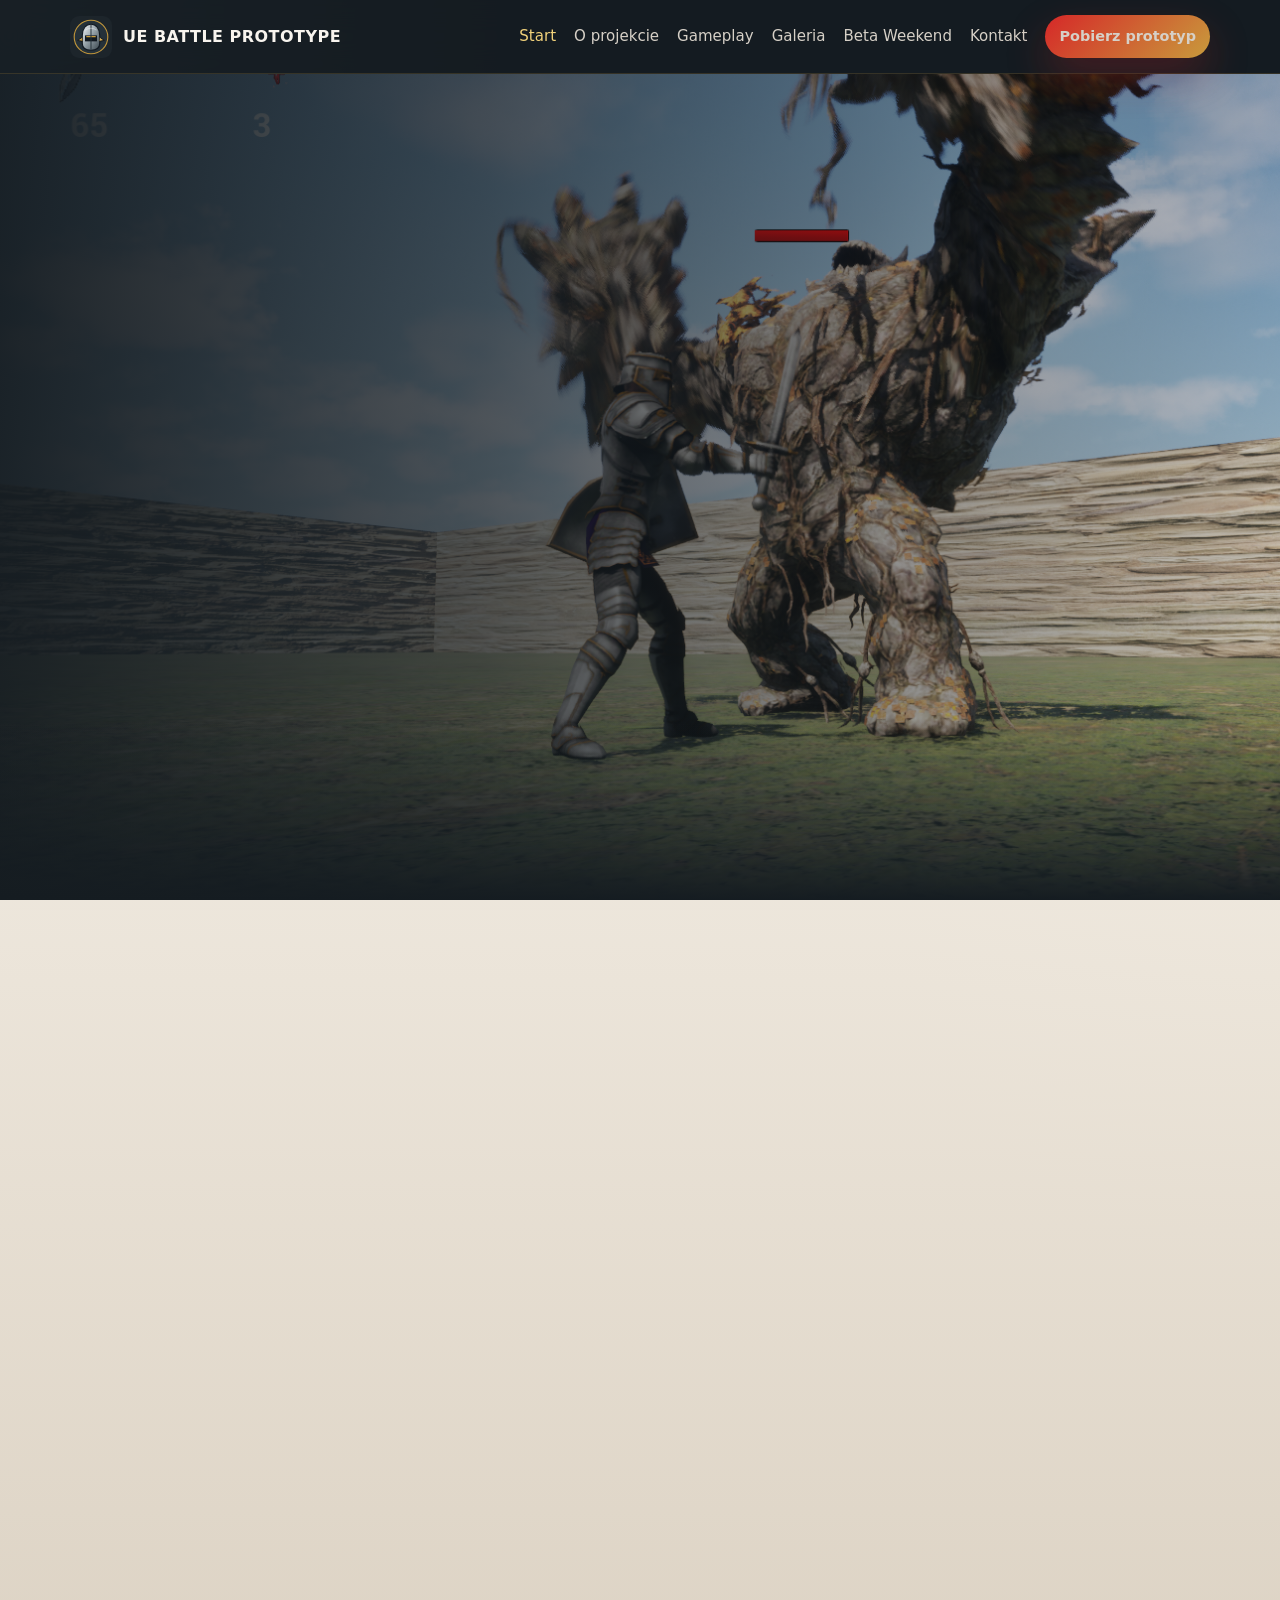
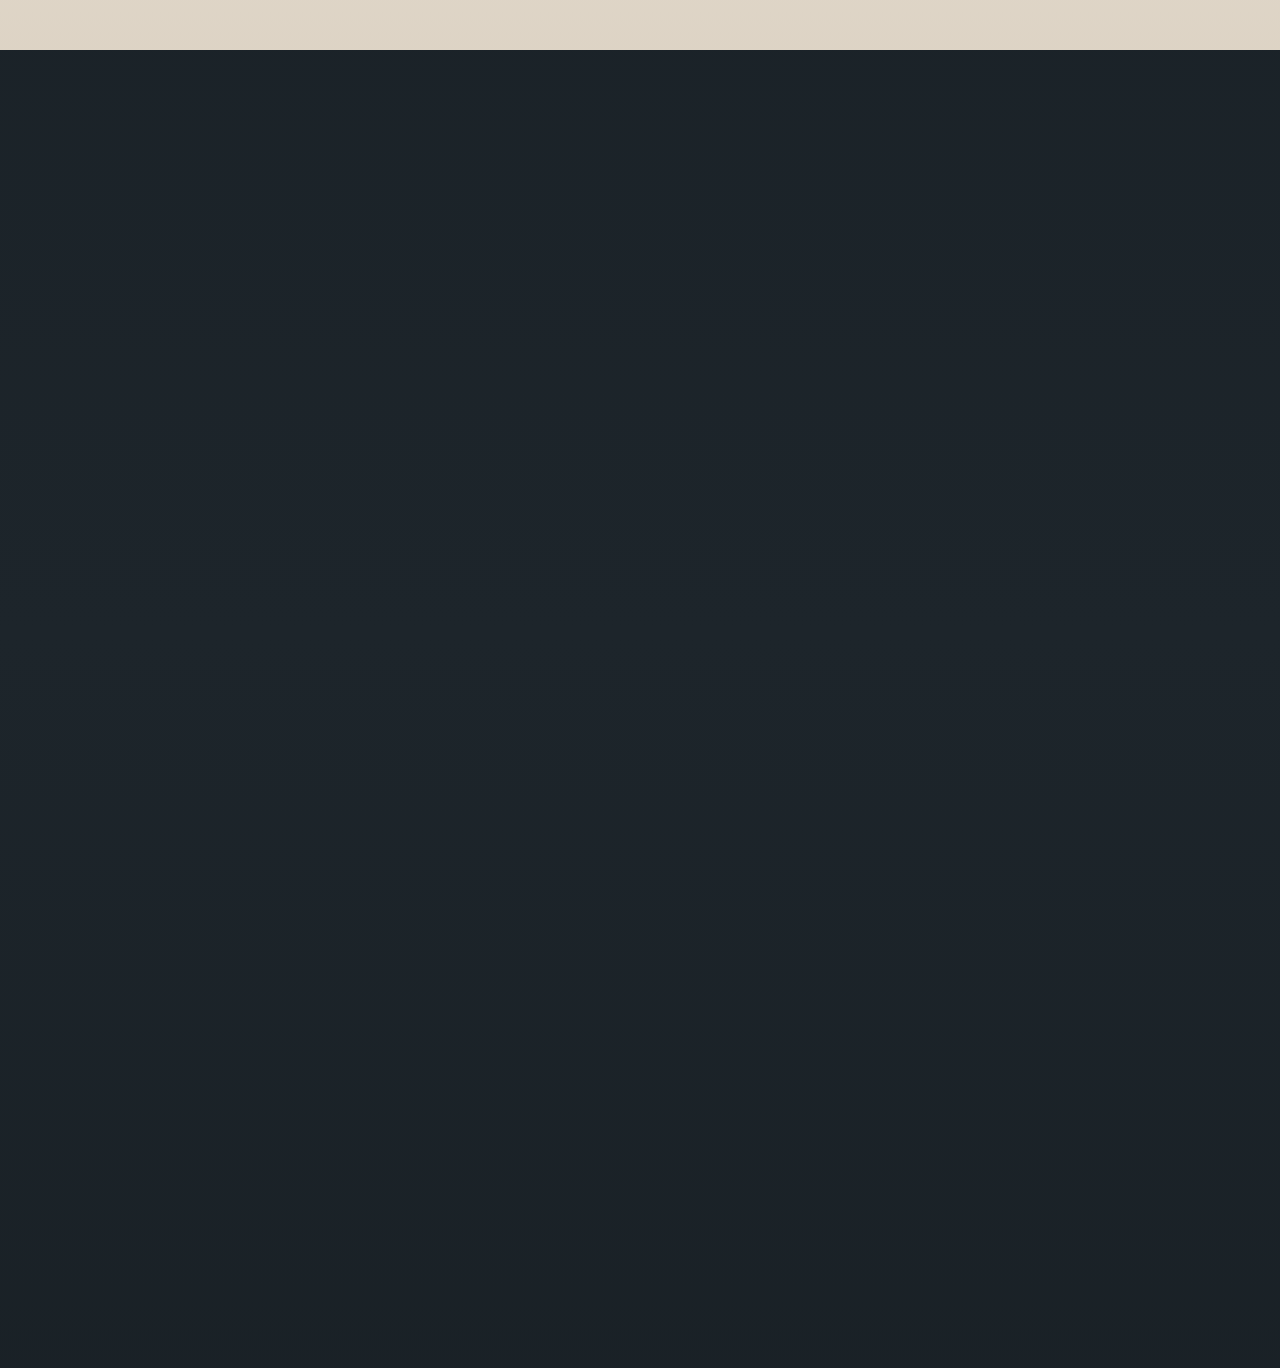
==== index.html @ c4542fce "add redirect to website" ====
<!doctype html>
<html lang="pl">
<head>
  <meta charset="utf-8">
  <meta http-equiv="refresh" content="0; url=Kod/ue-battle-prototype/index.html">
  <title>UE Battle Prototype</title>
</head>
<body>
  <p>Przekierowanie do strony projektu...</p>
  <p>
    <a href="Kod/ue-battle-prototype/index.html">
      Otwórz UE Battle Prototype
    </a>
  </p>
</body>
</html>
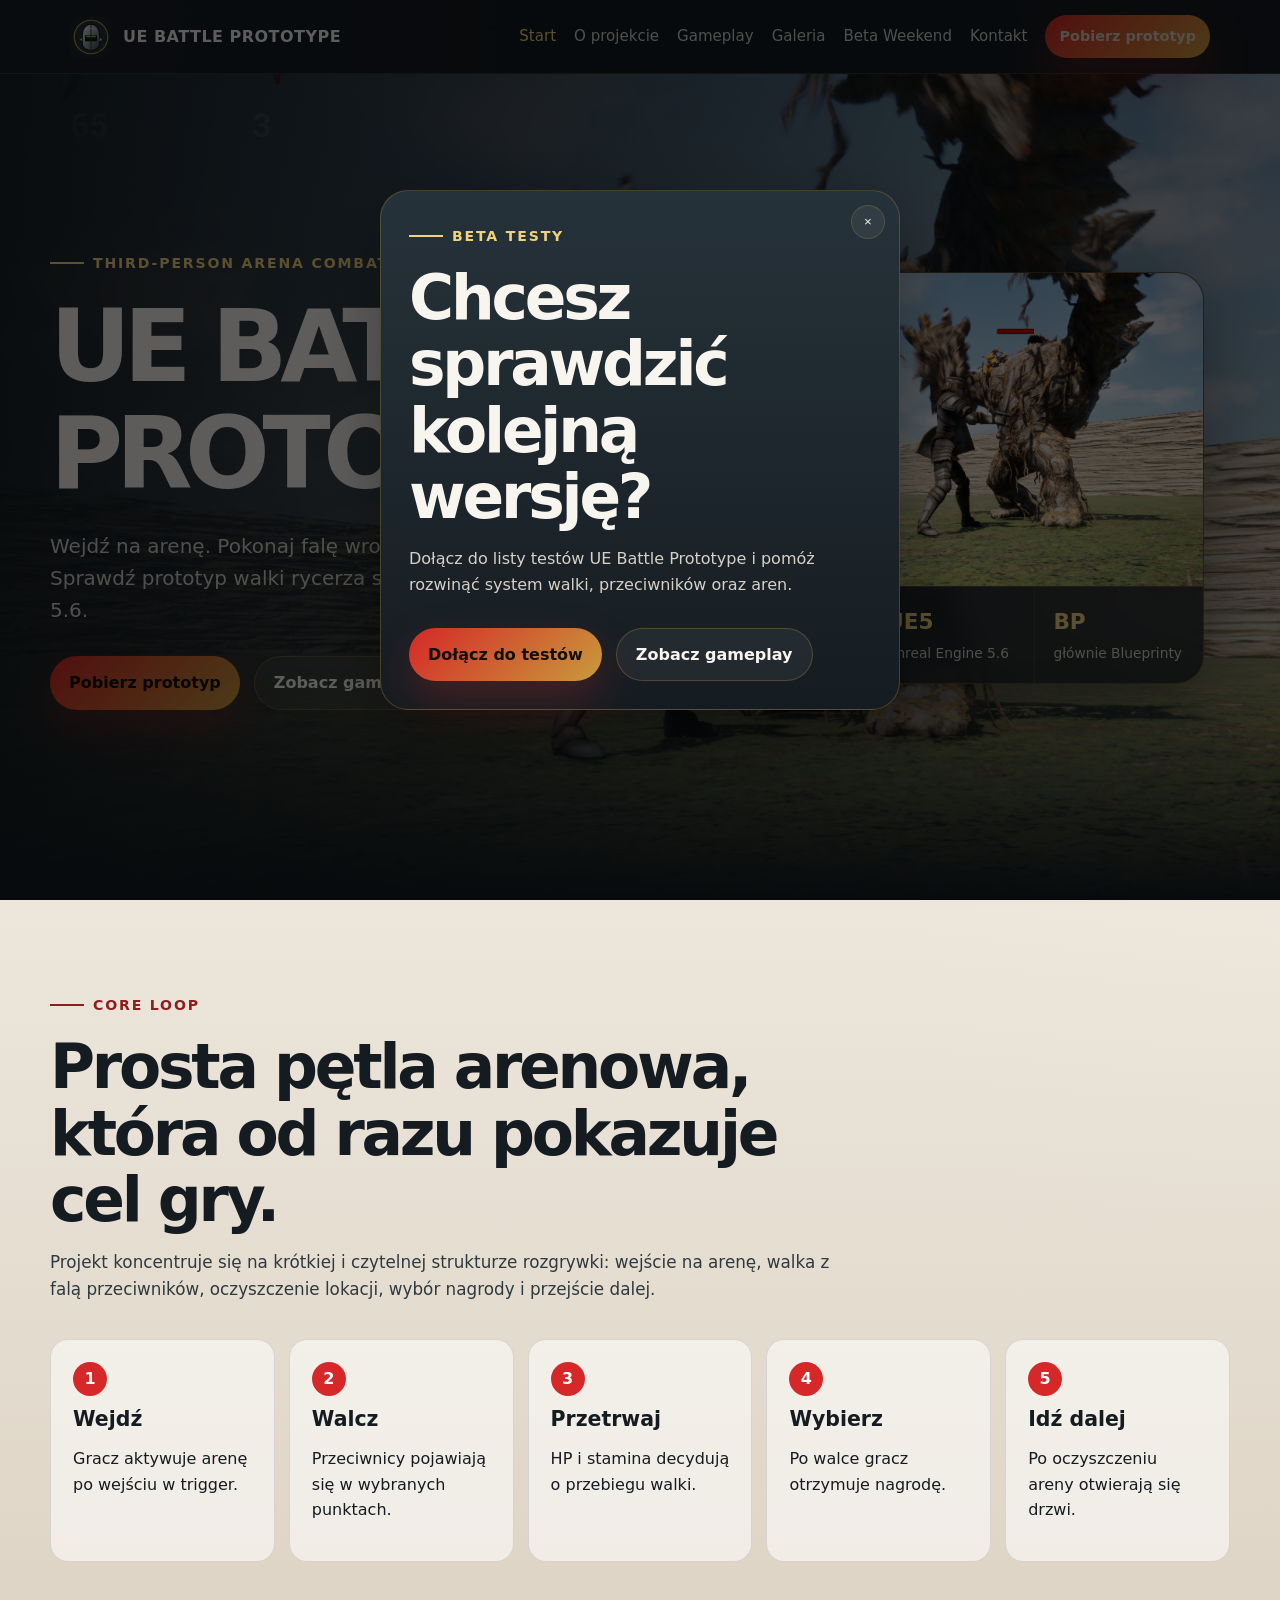
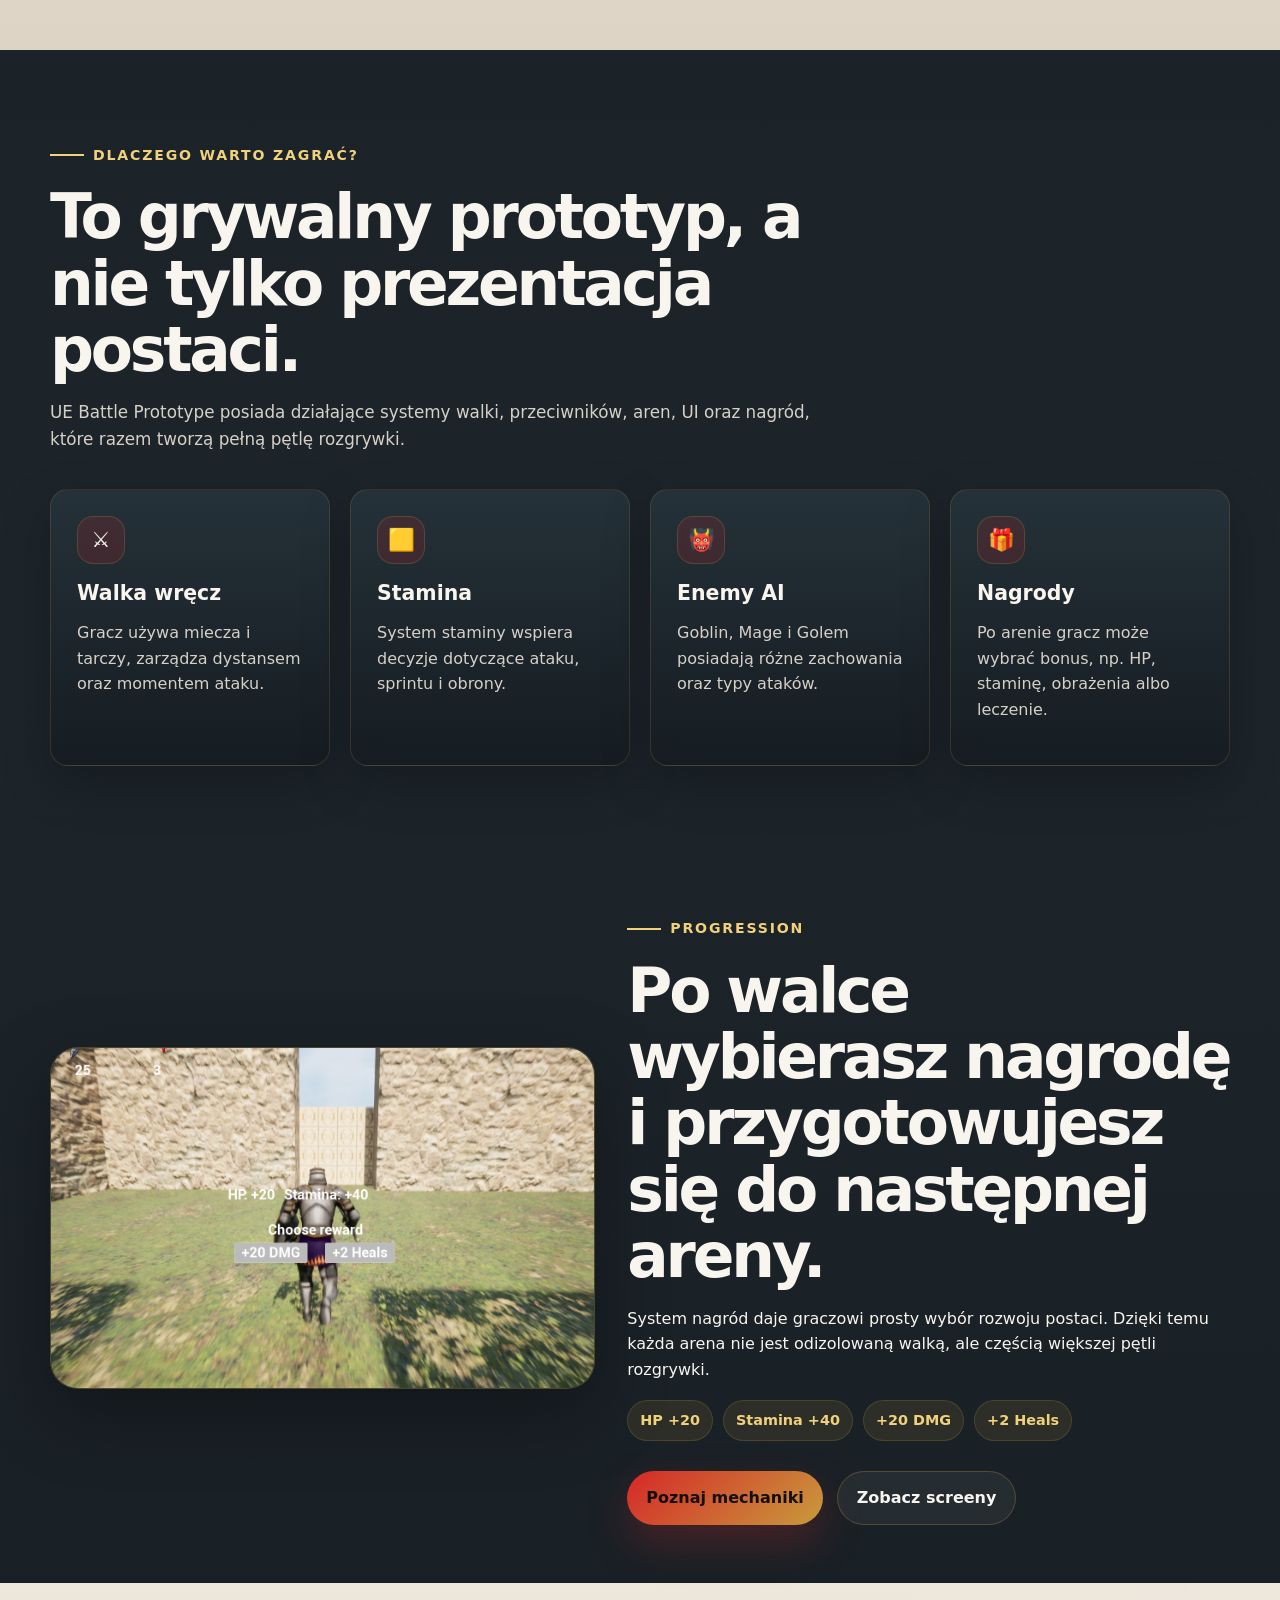
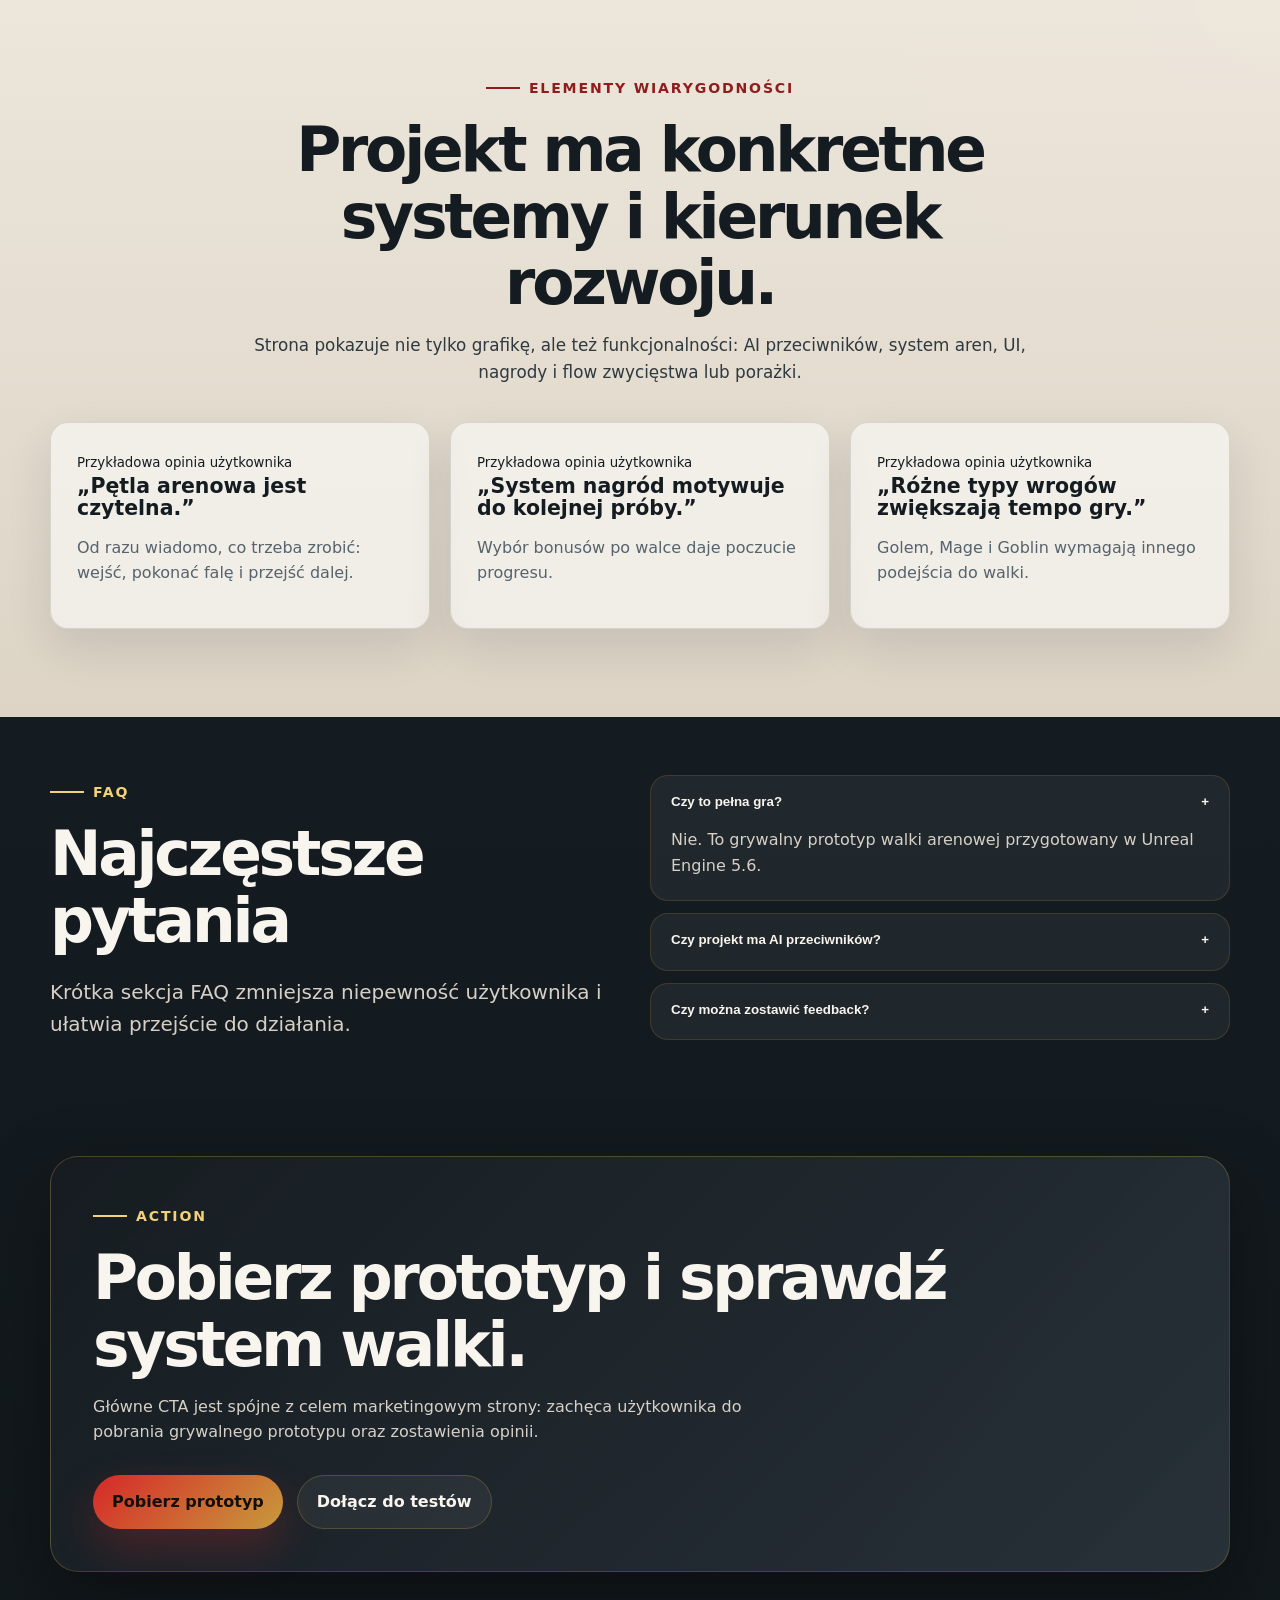
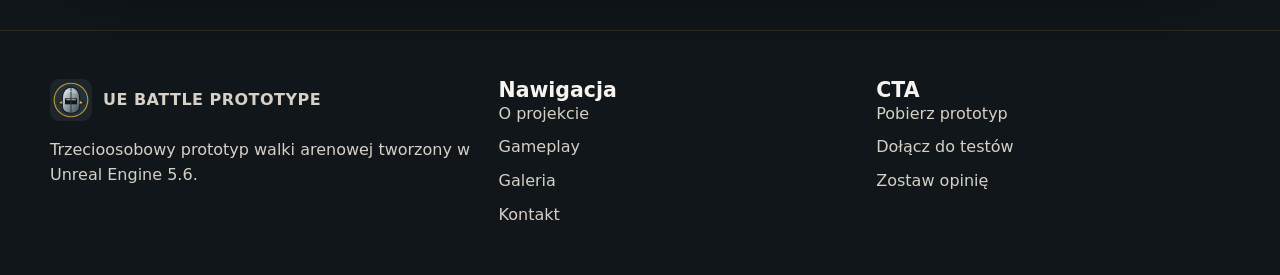
==== commit 60c32252: "rebuild the project" ====
--- a/index.html
+++ b/index.html
@@ -2,15 +2,280 @@
 <html lang="pl">
 <head>
   <meta charset="utf-8">
-  <meta http-equiv="refresh" content="0; url=Kod/ue-battle-prototype/index.html">
-  <title>UE Battle Prototype</title>
+  <meta name="viewport" content="width=device-width, initial-scale=1">
+  <title>UE Battle Prototype | Arena combat prototype w Unreal Engine 5.6</title>
+  <meta name="description" content="UE Battle Prototype to trzecioosobowy prototyp walki arenowej w Unreal Engine 5.6. Walcz z falami przeciwników, wybieraj nagrody i przechodź dalej.">
+  <meta name="keywords" content="UE Battle Prototype, Unreal Engine 5.6, arena combat, gra indie, prototyp gry, Blueprint, walka mieczem">
+  <meta name="author" content="Ivan Kaliadzich">
+  <meta property="og:title" content="UE Battle Prototype">
+  <meta property="og:description" content="Wejdź na arenę. Pokonaj falę wrogów. Wybierz nagrodę.">
+  <meta property="og:type" content="website">
+  <meta property="og:image" content="assets/images/boss.png">
+  <link rel="icon" href="assets/logo/logo.svg" type="image/svg+xml">
+  <link rel="stylesheet" href="css/style.css">
 </head>
 <body>
-  <p>Przekierowanie do strony projektu...</p>
-  <p>
-    <a href="Kod/ue-battle-prototype/index.html">
-      Otwórz UE Battle Prototype
+<a class="skip-link" href="#main">Przejdź do treści</a>
+
+<header class="site-header">
+  <nav class="navbar" aria-label="Główna nawigacja">
+    <a class="brand" href="index.html">
+      <img src="assets/logo/logo.svg" alt="Logo UE Battle Prototype">
+      <span>UE Battle Prototype</span>
     </a>
-  </p>
+    <button class="nav-toggle" aria-expanded="false" aria-label="Otwórz menu">☰</button>
+    <div class="nav-links">
+      <a class="active" href="index.html">Start</a>
+      <a href="o-projekcie.html">O projekcie</a>
+      <a href="gameplay.html">Gameplay</a>
+      <a href="galeria.html">Galeria</a>
+      <a href="beta-weekend.html">Beta Weekend</a>
+      <a href="kontakt.html">Kontakt</a>
+      <a class="btn btn-primary btn-small" href="kontakt.html#download">Pobierz prototyp</a>
+    </div>
+  </nav>
+</header>
+
+<main id="main">
+  <section class="hero">
+    <div class="hero-grid">
+      <div class="reveal">
+        <span class="eyebrow">Third-person arena combat prototype</span>
+        <h1>UE Battle Prototype</h1>
+        <p class="lead">Wejdź na arenę. Pokonaj falę wrogów. Wybierz nagrodę. Sprawdź prototyp walki rycerza stworzony w Unreal Engine 5.6.</p>
+        <div class="hero-actions">
+          <a class="btn btn-primary" href="kontakt.html#download">Pobierz prototyp</a>
+          <a class="btn btn-secondary" href="gameplay.html">Zobacz gameplay</a>
+        </div>
+      </div>
+
+      <aside class="hero-panel reveal" aria-label="Podgląd gry">
+        <img src="assets/images/boss.png" alt="Rycerz walczący z dużym przeciwnikiem w UE Battle Prototype">
+        <div class="stats-row">
+          <div class="stat"><strong>3</strong><span>typy przeciwników</span></div>
+          <div class="stat"><strong>UE5</strong><span>Unreal Engine 5.6</span></div>
+          <div class="stat"><strong>BP</strong><span>głównie Blueprinty</span></div>
+        </div>
+      </aside>
+    </div>
+  </section>
+
+  <section class="section section-stone">
+    <div class="container">
+      <div class="section-heading reveal">
+        <span class="eyebrow">Core loop</span>
+        <h2>Prosta pętla arenowa, która od razu pokazuje cel gry.</h2>
+        <p>Projekt koncentruje się na krótkiej i czytelnej strukturze rozgrywki: wejście na arenę, walka z falą przeciwników, oczyszczenie lokacji, wybór nagrody i przejście dalej.</p>
+      </div>
+
+      <div class="loop reveal">
+        <div class="loop-step">
+          <strong>1</strong>
+          <h3>Wejdź</h3>
+          <p>Gracz aktywuje arenę po wejściu w trigger.</p>
+        </div>
+        <div class="loop-step">
+          <strong>2</strong>
+          <h3>Walcz</h3>
+          <p>Przeciwnicy pojawiają się w wybranych punktach.</p>
+        </div>
+        <div class="loop-step">
+          <strong>3</strong>
+          <h3>Przetrwaj</h3>
+          <p>HP i stamina decydują o przebiegu walki.</p>
+        </div>
+        <div class="loop-step">
+          <strong>4</strong>
+          <h3>Wybierz</h3>
+          <p>Po walce gracz otrzymuje nagrodę.</p>
+        </div>
+        <div class="loop-step">
+          <strong>5</strong>
+          <h3>Idź dalej</h3>
+          <p>Po oczyszczeniu areny otwierają się drzwi.</p>
+        </div>
+      </div>
+    </div>
+  </section>
+
+  <section class="section">
+    <div class="container">
+      <div class="section-heading reveal">
+        <span class="eyebrow">Dlaczego warto zagrać?</span>
+        <h2>To grywalny prototyp, a nie tylko prezentacja postaci.</h2>
+        <p>UE Battle Prototype posiada działające systemy walki, przeciwników, aren, UI oraz nagród, które razem tworzą pełną pętlę rozgrywki.</p>
+      </div>
+
+      <div class="grid-4">
+        <article class="card reveal">
+          <div class="card-icon">⚔️</div>
+          <h3>Walka wręcz</h3>
+          <p>Gracz używa miecza i tarczy, zarządza dystansem oraz momentem ataku.</p>
+        </article>
+        <article class="card reveal">
+          <div class="card-icon">🟨</div>
+          <h3>Stamina</h3>
+          <p>System staminy wspiera decyzje dotyczące ataku, sprintu i obrony.</p>
+        </article>
+        <article class="card reveal">
+          <div class="card-icon">👹</div>
+          <h3>Enemy AI</h3>
+          <p>Goblin, Mage i Golem posiadają różne zachowania oraz typy ataków.</p>
+        </article>
+        <article class="card reveal">
+          <div class="card-icon">🎁</div>
+          <h3>Nagrody</h3>
+          <p>Po arenie gracz może wybrać bonus, np. HP, staminę, obrażenia albo leczenie.</p>
+        </article>
+      </div>
+    </div>
+  </section>
+
+  <section class="section section-tight">
+    <div class="container">
+      <div class="feature-row">
+        <div class="media-frame reveal">
+          <img src="assets/images/upgrades.png" alt="Ekran wyboru nagrody po walce w UE Battle Prototype">
+        </div>
+        <div class="reveal">
+          <span class="eyebrow">Progression</span>
+          <h2>Po walce wybierasz nagrodę i przygotowujesz się do następnej areny.</h2>
+          <p>System nagród daje graczowi prosty wybór rozwoju postaci. Dzięki temu każda arena nie jest odizolowaną walką, ale częścią większej pętli rozgrywki.</p>
+          <div class="badges">
+            <span class="badge">HP +20</span>
+            <span class="badge">Stamina +40</span>
+            <span class="badge">+20 DMG</span>
+            <span class="badge">+2 Heals</span>
+          </div>
+          <div class="section-actions">
+            <a class="btn btn-primary" href="gameplay.html">Poznaj mechaniki</a>
+            <a class="btn btn-secondary" href="galeria.html">Zobacz screeny</a>
+          </div>
+        </div>
+      </div>
+    </div>
+  </section>
+
+  <section class="section section-stone">
+    <div class="container">
+      <div class="section-heading center reveal">
+        <span class="eyebrow">Elementy wiarygodności</span>
+        <h2>Projekt ma konkretne systemy i kierunek rozwoju.</h2>
+        <p>Strona pokazuje nie tylko grafikę, ale też funkcjonalności: AI przeciwników, system aren, UI, nagrody i flow zwycięstwa lub porażki.</p>
+      </div>
+
+      <div class="grid-3">
+        <article class="card reveal">
+          <small>Przykładowa opinia użytkownika</small>
+          <h3>„Pętla arenowa jest czytelna.”</h3>
+          <p>Od razu wiadomo, co trzeba zrobić: wejść, pokonać falę i przejść dalej.</p>
+        </article>
+        <article class="card reveal">
+          <small>Przykładowa opinia użytkownika</small>
+          <h3>„System nagród motywuje do kolejnej próby.”</h3>
+          <p>Wybór bonusów po walce daje poczucie progresu.</p>
+        </article>
+        <article class="card reveal">
+          <small>Przykładowa opinia użytkownika</small>
+          <h3>„Różne typy wrogów zwiększają tempo gry.”</h3>
+          <p>Golem, Mage i Goblin wymagają innego podejścia do walki.</p>
+        </article>
+      </div>
+    </div>
+  </section>
+
+  <section class="section section-tight">
+    <div class="container">
+      <div class="grid-2">
+        <div class="reveal">
+          <span class="eyebrow">FAQ</span>
+          <h2>Najczęstsze pytania</h2>
+          <p class="lead">Krótka sekcja FAQ zmniejsza niepewność użytkownika i ułatwia przejście do działania.</p>
+        </div>
+
+        <div class="faq reveal">
+          <div class="faq-item open">
+            <button class="faq-question" aria-expanded="true">Czy to pełna gra? <span>+</span></button>
+            <div class="faq-answer">
+              <p>Nie. To grywalny prototyp walki arenowej przygotowany w Unreal Engine 5.6.</p>
+            </div>
+          </div>
+
+          <div class="faq-item">
+            <button class="faq-question" aria-expanded="false">Czy projekt ma AI przeciwników? <span>+</span></button>
+            <div class="faq-answer">
+              <p>Tak. Przeciwnicy używają lekkiej logiki Blueprint AI, bez konieczności użycia Behavior Tree.</p>
+            </div>
+          </div>
+
+          <div class="faq-item">
+            <button class="faq-question" aria-expanded="false">Czy można zostawić feedback? <span>+</span></button>
+            <div class="faq-answer">
+              <p>Tak. Na stronie kontaktowej znajduje się formularz opinii i zapis do testów.</p>
+            </div>
+          </div>
+        </div>
+      </div>
+    </div>
+  </section>
+
+  <section class="section section-tight">
+    <div class="container">
+      <div class="cta-band reveal">
+        <span class="eyebrow">Action</span>
+        <h2>Pobierz prototyp i sprawdź system walki.</h2>
+        <p>Główne CTA jest spójne z celem marketingowym strony: zachęca użytkownika do pobrania grywalnego prototypu oraz zostawienia opinii.</p>
+        <div class="section-actions">
+          <a class="btn btn-primary" href="kontakt.html#download">Pobierz prototyp</a>
+          <a class="btn btn-secondary" href="kontakt.html#beta">Dołącz do testów</a>
+        </div>
+      </div>
+    </div>
+  </section>
+</main>
+
+<footer class="site-footer">
+  <div class="footer-grid">
+    <div>
+      <a class="brand" href="index.html">
+        <img src="assets/logo/logo.svg" alt="Logo UE Battle Prototype">
+        <span>UE Battle Prototype</span>
+      </a>
+      <p>Trzecioosobowy prototyp walki arenowej tworzony w Unreal Engine 5.6.</p>
+    </div>
+    <div>
+      <h3>Nawigacja</h3>
+      <div class="footer-links">
+        <a href="o-projekcie.html">O projekcie</a>
+        <a href="gameplay.html">Gameplay</a>
+        <a href="galeria.html">Galeria</a>
+        <a href="kontakt.html">Kontakt</a>
+      </div>
+    </div>
+    <div>
+      <h3>CTA</h3>
+      <div class="footer-links">
+        <a href="kontakt.html#download">Pobierz prototyp</a>
+        <a href="kontakt.html#beta">Dołącz do testów</a>
+        <a href="kontakt.html#feedback">Zostaw opinię</a>
+      </div>
+    </div>
+  </div>
+</footer>
+
+<div class="popup-backdrop" role="dialog" aria-modal="true" aria-labelledby="popup-title">
+  <div class="popup">
+    <button class="popup-close" aria-label="Zamknij popup">×</button>
+    <span class="eyebrow">Beta testy</span>
+    <h2 id="popup-title">Chcesz sprawdzić kolejną wersję?</h2>
+    <p>Dołącz do listy testów UE Battle Prototype i pomóż rozwinąć system walki, przeciwników oraz aren.</p>
+    <div class="section-actions">
+      <a class="btn btn-primary" href="kontakt.html#beta">Dołącz do testów</a>
+      <a class="btn btn-secondary" href="gameplay.html">Zobacz gameplay</a>
+    </div>
+  </div>
+</div>
+
+<script src="js/script.js"></script>
 </body>
 </html>
--- a/css/style.css
+++ b/css/style.css
@@ -0,0 +1,913 @@
+:root {
+  --steel-900: #151c21;
+  --steel-800: #1d252b;
+  --steel-700: #26323a;
+  --steel-500: #52616c;
+
+  --stone-100: #f1eadf;
+  --stone-200: #e1d7c8;
+  --stone-300: #cfc2ae;
+
+  --sky: #b7d4ea;
+  --grass: #71865e;
+  --red: #d62828;
+  --red-dark: #8f1d1d;
+  --gold: #c89b3c;
+  --gold-light: #f1d27b;
+
+  --text: #f8f4ee;
+  --text-dark: #151c21;
+  --muted: #d6d0c7;
+  --muted-dark: #56636c;
+
+  --border: rgba(200, 155, 60, 0.28);
+  --shadow: 0 24px 70px rgba(0, 0, 0, 0.34);
+  --radius-lg: 28px;
+  --radius-md: 18px;
+  --max-width: 1180px;
+}
+
+* {
+  box-sizing: border-box;
+}
+
+html {
+  scroll-behavior: smooth;
+}
+
+body {
+  margin: 0;
+  font-family: Inter, system-ui, -apple-system, BlinkMacSystemFont, "Segoe UI", sans-serif;
+  background:
+    radial-gradient(circle at top left, rgba(183, 212, 234, 0.18), transparent 34rem),
+    linear-gradient(180deg, var(--steel-900) 0%, var(--steel-800) 44%, #10161a 100%);
+  color: var(--text);
+  line-height: 1.6;
+}
+
+body.no-scroll {
+  overflow: hidden;
+}
+
+img {
+  max-width: 100%;
+  display: block;
+}
+
+a {
+  color: inherit;
+  text-decoration: none;
+}
+
+.skip-link {
+  position: absolute;
+  top: -60px;
+  left: 16px;
+  padding: 10px 14px;
+  background: var(--gold-light);
+  color: var(--text-dark);
+  z-index: 999;
+  border-radius: 10px;
+}
+
+.skip-link:focus {
+  top: 16px;
+}
+
+.site-header {
+  position: sticky;
+  top: 0;
+  z-index: 100;
+  border-bottom: 1px solid rgba(200, 155, 60, 0.18);
+  backdrop-filter: blur(16px);
+  background: rgba(21, 28, 33, 0.88);
+}
+
+.navbar {
+  max-width: var(--max-width);
+  margin: 0 auto;
+  padding: 15px 20px;
+  display: flex;
+  justify-content: space-between;
+  align-items: center;
+  gap: 14px;
+}
+
+.brand {
+  display: flex;
+  align-items: center;
+  gap: 11px;
+  font-weight: 900;
+  letter-spacing: 0.03em;
+  text-transform: uppercase;
+}
+
+.brand img {
+  width: 42px;
+  height: 42px;
+}
+
+.nav-toggle {
+  display: none;
+  border: 1px solid var(--border);
+  background: rgba(255, 255, 255, 0.04);
+  color: var(--text);
+  padding: 10px 12px;
+  border-radius: 14px;
+  cursor: pointer;
+}
+
+.nav-links {
+  display: flex;
+  align-items: center;
+  gap: 18px;
+  font-size: 0.94rem;
+}
+
+.nav-links a {
+  color: var(--muted);
+  transition: 0.2s ease;
+}
+
+.nav-links a:hover,
+.nav-links a.active {
+  color: var(--gold-light);
+}
+
+.btn {
+  border: 0;
+  cursor: pointer;
+  display: inline-flex;
+  align-items: center;
+  justify-content: center;
+  gap: 8px;
+  padding: 13px 19px;
+  border-radius: 999px;
+  font-weight: 850;
+  transition: 0.2s ease;
+}
+
+.btn:hover {
+  transform: translateY(-2px);
+}
+
+.btn-primary {
+  background: linear-gradient(135deg, var(--red), var(--gold));
+  color: #130f0a;
+  box-shadow: 0 18px 42px rgba(214, 40, 40, 0.25);
+}
+
+.btn-secondary {
+  border: 1px solid var(--border);
+  background: rgba(255, 255, 255, 0.055);
+  color: var(--text);
+}
+
+.btn-secondary:hover {
+  background: rgba(200, 155, 60, 0.12);
+}
+
+.btn-small {
+  padding: 10px 14px;
+  font-size: 0.9rem;
+}
+
+.hero {
+  position: relative;
+  min-height: calc(100vh - 74px);
+  display: grid;
+  align-items: center;
+  padding: 78px 20px 96px;
+  overflow: hidden;
+}
+
+.hero::before {
+  content: "";
+  position: absolute;
+  inset: 0;
+  background:
+    linear-gradient(90deg, rgba(21, 28, 33, 0.96) 0%, rgba(21, 28, 33, 0.72) 38%, rgba(21, 28, 33, 0.18) 100%),
+    url("../assets/images/boss.png") center/cover no-repeat;
+  z-index: -2;
+}
+
+.hero::after {
+  content: "";
+  position: absolute;
+  inset: auto 0 0;
+  height: 180px;
+  background: linear-gradient(180deg, transparent, var(--steel-900));
+  z-index: -1;
+}
+
+.hero-grid {
+  max-width: var(--max-width);
+  width: 100%;
+  margin: 0 auto;
+  display: grid;
+  grid-template-columns: 1.05fr 0.95fr;
+  gap: 48px;
+  align-items: center;
+}
+
+.eyebrow {
+  display: inline-flex;
+  align-items: center;
+  gap: 9px;
+  margin-bottom: 18px;
+  color: var(--gold-light);
+  font-size: 0.88rem;
+  font-weight: 900;
+  letter-spacing: 0.13em;
+  text-transform: uppercase;
+}
+
+.eyebrow::before {
+  content: "";
+  width: 34px;
+  height: 2px;
+  background: var(--gold-light);
+}
+
+h1,
+h2,
+h3 {
+  margin: 0;
+  line-height: 1.08;
+}
+
+h1 {
+  font-size: clamp(3rem, 7.8vw, 6.6rem);
+  letter-spacing: -0.075em;
+  text-transform: uppercase;
+}
+
+h2 {
+  font-size: clamp(2rem, 4.8vw, 4rem);
+  letter-spacing: -0.052em;
+}
+
+h3 {
+  font-size: 1.28rem;
+}
+
+.lead {
+  margin: 22px 0 0;
+  color: var(--muted);
+  font-size: clamp(1.05rem, 2vw, 1.25rem);
+  max-width: 720px;
+}
+
+.hero-actions,
+.section-actions {
+  margin-top: 30px;
+  display: flex;
+  flex-wrap: wrap;
+  gap: 14px;
+}
+
+.hero-panel {
+  border: 1px solid var(--border);
+  border-radius: var(--radius-lg);
+  background: rgba(21, 28, 33, 0.78);
+  box-shadow: var(--shadow);
+  backdrop-filter: blur(12px);
+  overflow: hidden;
+}
+
+.hero-panel img {
+  width: 100%;
+  aspect-ratio: 16 / 10;
+  object-fit: cover;
+}
+
+.stats-row {
+  display: grid;
+  grid-template-columns: repeat(3, 1fr);
+  gap: 0;
+  border-top: 1px solid rgba(200, 155, 60, 0.22);
+}
+
+.stat {
+  padding: 18px;
+  border-right: 1px solid rgba(200, 155, 60, 0.16);
+}
+
+.stat:last-child {
+  border-right: 0;
+}
+
+.stat strong {
+  display: block;
+  color: var(--gold-light);
+  font-size: 1.35rem;
+}
+
+.stat span {
+  color: var(--muted);
+  font-size: 0.86rem;
+}
+
+.section {
+  padding: 88px 20px;
+}
+
+.section-tight {
+  padding: 58px 20px;
+}
+
+.section-stone {
+  background:
+    linear-gradient(180deg, rgba(241, 234, 223, 0.98), rgba(225, 215, 200, 0.98)),
+    radial-gradient(circle at top right, rgba(183, 212, 234, 0.32), transparent 24rem);
+  color: var(--text-dark);
+}
+
+.section-stone .section-heading p {
+  color: #2f3940;
+}
+
+.section-stone .eyebrow {
+  color: var(--red-dark);
+}
+
+.section-stone .eyebrow::before {
+  background: var(--red-dark);
+}
+
+.container {
+  max-width: var(--max-width);
+  width: 100%;
+  margin: 0 auto;
+}
+
+.section-heading {
+  max-width: 800px;
+  margin-bottom: 36px;
+}
+
+.section-heading.center {
+  margin-left: auto;
+  margin-right: auto;
+  text-align: center;
+}
+
+.section-heading p {
+  margin: 16px 0 0;
+  color: var(--muted);
+  font-size: 1.05rem;
+}
+
+.grid-2,
+.grid-3,
+.grid-4 {
+  display: grid;
+  gap: 20px;
+}
+
+.grid-2 {
+  grid-template-columns: repeat(2, 1fr);
+}
+
+.grid-3 {
+  grid-template-columns: repeat(3, 1fr);
+}
+
+.grid-4 {
+  grid-template-columns: repeat(4, 1fr);
+}
+
+.card {
+  padding: 26px;
+  border-radius: var(--radius-md);
+  background: linear-gradient(180deg, rgba(38, 50, 58, 0.94), rgba(21, 28, 33, 0.92));
+  border: 1px solid rgba(200, 155, 60, 0.18);
+  box-shadow: 0 18px 50px rgba(0, 0, 0, 0.23);
+  transition: 0.22s ease;
+}
+
+.section-stone .card {
+  background: rgba(255, 255, 255, 0.55);
+  border-color: rgba(21, 28, 33, 0.12);
+  box-shadow: 0 18px 45px rgba(21, 28, 33, 0.12);
+}
+
+.card:hover {
+  transform: translateY(-5px);
+  border-color: rgba(200, 155, 60, 0.5);
+}
+
+.card p {
+  color: var(--muted);
+}
+
+.section-stone .card p {
+  color: var(--muted-dark);
+}
+
+.card-icon {
+  width: 48px;
+  height: 48px;
+  display: grid;
+  place-items: center;
+  margin-bottom: 18px;
+  border-radius: 16px;
+  background: rgba(214, 40, 40, 0.16);
+  border: 1px solid rgba(200, 155, 60, 0.22);
+  font-size: 1.35rem;
+}
+
+.feature-row {
+  display: grid;
+  grid-template-columns: 0.95fr 1.05fr;
+  gap: 32px;
+  align-items: center;
+}
+
+.feature-row.reverse {
+  grid-template-columns: 1.05fr 0.95fr;
+}
+
+.media-frame {
+  border-radius: var(--radius-lg);
+  overflow: hidden;
+  border: 1px solid var(--border);
+  box-shadow: var(--shadow);
+  background: var(--steel-800);
+}
+
+.media-frame img {
+  width: 100%;
+  aspect-ratio: 16 / 10;
+  object-fit: cover;
+}
+
+.badges {
+  display: flex;
+  flex-wrap: wrap;
+  gap: 10px;
+  margin-top: 18px;
+}
+
+.badge {
+  padding: 8px 12px;
+  border-radius: 999px;
+  color: var(--gold-light);
+  background: rgba(200, 155, 60, 0.11);
+  border: 1px solid rgba(200, 155, 60, 0.2);
+  font-weight: 800;
+  font-size: 0.9rem;
+}
+
+.section-stone .badge {
+  color: var(--red-dark);
+  background: rgba(214, 40, 40, 0.08);
+  border-color: rgba(214, 40, 40, 0.18);
+}
+
+.loop {
+  display: grid;
+  grid-template-columns: repeat(5, 1fr);
+  gap: 14px;
+  margin-top: 32px;
+}
+
+.loop-step {
+  position: relative;
+  padding: 22px;
+  border-radius: 18px;
+  background: rgba(255, 255, 255, 0.55);
+  border: 1px solid rgba(21, 28, 33, 0.12);
+}
+
+.loop-step strong {
+  display: inline-grid;
+  place-items: center;
+  width: 34px;
+  height: 34px;
+  margin-bottom: 12px;
+  border-radius: 50%;
+  color: white;
+  background: var(--red);
+}
+
+.cta-band {
+  border-radius: var(--radius-lg);
+  padding: 42px;
+  background:
+    linear-gradient(135deg, rgba(21, 28, 33, 0.94), rgba(38, 50, 58, 0.92)),
+    linear-gradient(120deg, rgba(214, 40, 40, 0.18), rgba(200, 155, 60, 0.16));
+  border: 1px solid var(--border);
+  box-shadow: var(--shadow);
+}
+
+.cta-band p {
+  color: var(--muted);
+  max-width: 720px;
+}
+
+.page-hero {
+  padding: 82px 20px 54px;
+  border-bottom: 1px solid rgba(200, 155, 60, 0.16);
+}
+
+.page-hero .container {
+  max-width: 980px;
+}
+
+.breadcrumbs {
+  margin-bottom: 18px;
+  color: #aeb8bd;
+  font-size: 0.92rem;
+}
+
+.timeline {
+  display: grid;
+  gap: 16px;
+}
+
+.timeline-item {
+  position: relative;
+  padding: 24px 24px 24px 66px;
+  border-radius: 18px;
+  background: rgba(255, 255, 255, 0.055);
+  border: 1px solid rgba(200, 155, 60, 0.16);
+}
+
+.timeline-item::before {
+  content: attr(data-step);
+  position: absolute;
+  top: 23px;
+  left: 22px;
+  width: 30px;
+  height: 30px;
+  display: grid;
+  place-items: center;
+  border-radius: 50%;
+  background: var(--red);
+  color: white;
+  font-weight: 900;
+}
+
+.gallery-grid {
+  display: grid;
+  grid-template-columns: repeat(3, 1fr);
+  gap: 18px;
+}
+
+.gallery-item {
+  margin: 0;
+  border-radius: var(--radius-md);
+  overflow: hidden;
+  border: 1px solid rgba(200, 155, 60, 0.2);
+  background: var(--steel-800);
+  transition: 0.2s ease;
+}
+
+.gallery-item:hover {
+  transform: translateY(-4px);
+}
+
+.gallery-item img {
+  width: 100%;
+  aspect-ratio: 16 / 10;
+  object-fit: cover;
+}
+
+.gallery-item figcaption {
+  padding: 14px 16px;
+  color: var(--muted);
+  font-size: 0.94rem;
+}
+
+.video-placeholder {
+  aspect-ratio: 16 / 9;
+  display: grid;
+  place-items: center;
+  text-align: center;
+  border-radius: var(--radius-lg);
+  border: 1px solid var(--border);
+  box-shadow: var(--shadow);
+  background:
+    linear-gradient(rgba(21, 28, 33, 0.6), rgba(21, 28, 33, 0.86)),
+    url("../assets/images/boss.png") center/cover no-repeat;
+  padding: 30px;
+}
+
+.play-button {
+  width: 82px;
+  height: 82px;
+  display: grid;
+  place-items: center;
+  margin: 0 auto 18px;
+  border-radius: 50%;
+  background: linear-gradient(135deg, var(--red), var(--gold));
+  color: #130f0a;
+  font-size: 2rem;
+  box-shadow: 0 16px 40px rgba(214, 40, 40, 0.32);
+}
+
+.faq {
+  display: grid;
+  gap: 12px;
+}
+
+.faq-item {
+  border: 1px solid rgba(200, 155, 60, 0.18);
+  border-radius: 18px;
+  background: rgba(255, 255, 255, 0.055);
+  overflow: hidden;
+}
+
+.faq-question {
+  width: 100%;
+  padding: 18px 20px;
+  background: transparent;
+  color: var(--text);
+  border: 0;
+  display: flex;
+  justify-content: space-between;
+  font-weight: 850;
+  text-align: left;
+  cursor: pointer;
+}
+
+.faq-answer {
+  max-height: 0;
+  overflow: hidden;
+  transition: max-height 0.25s ease;
+}
+
+.faq-answer p {
+  margin: 0;
+  padding: 0 20px 18px;
+  color: var(--muted);
+}
+
+.faq-item.open .faq-answer {
+  max-height: 220px;
+}
+
+.form {
+  display: grid;
+  gap: 16px;
+}
+
+.form-row {
+  display: grid;
+  grid-template-columns: repeat(2, 1fr);
+  gap: 16px;
+}
+
+label {
+  display: grid;
+  gap: 8px;
+  color: var(--muted);
+  font-weight: 750;
+}
+
+input,
+select,
+textarea {
+  width: 100%;
+  border: 1px solid rgba(200, 155, 60, 0.22);
+  background: rgba(255, 255, 255, 0.065);
+  color: var(--text);
+  border-radius: 14px;
+  padding: 13px 14px;
+  font: inherit;
+  outline: none;
+}
+
+select option {
+  color: #111;
+}
+
+textarea {
+  min-height: 140px;
+  resize: vertical;
+}
+
+input:focus,
+select:focus,
+textarea:focus {
+  border-color: var(--gold-light);
+  box-shadow: 0 0 0 4px rgba(200, 155, 60, 0.12);
+}
+
+.form-note,
+.form-status {
+  color: #b8c1c7;
+  font-size: 0.92rem;
+}
+
+.social-list {
+  display: grid;
+  gap: 12px;
+}
+
+.social-link {
+  padding: 16px 18px;
+  border-radius: 16px;
+  background: rgba(255, 255, 255, 0.055);
+  border: 1px solid rgba(200, 155, 60, 0.16);
+  color: var(--muted);
+  display: flex;
+  justify-content: space-between;
+  transition: 0.2s ease;
+}
+
+.social-link:hover {
+  transform: translateX(4px);
+  border-color: var(--gold);
+  color: var(--text);
+}
+
+.counter {
+  display: inline-flex;
+  gap: 10px;
+  padding: 14px 18px;
+  border-radius: 999px;
+  background: rgba(200, 155, 60, 0.12);
+  border: 1px solid rgba(200, 155, 60, 0.22);
+  color: var(--gold-light);
+  font-weight: 900;
+}
+
+.site-footer {
+  padding: 48px 20px;
+  border-top: 1px solid rgba(200, 155, 60, 0.16);
+  background: #10161a;
+}
+
+.footer-grid {
+  max-width: var(--max-width);
+  margin: 0 auto;
+  display: grid;
+  grid-template-columns: 1.2fr 1fr 1fr;
+  gap: 24px;
+}
+
+.footer-grid p,
+.footer-grid a {
+  color: var(--muted);
+}
+
+.footer-links {
+  display: grid;
+  gap: 8px;
+}
+
+.footer-grid a:hover {
+  color: var(--gold-light);
+}
+
+.popup-backdrop {
+  position: fixed;
+  inset: 0;
+  background: rgba(0, 0, 0, 0.62);
+  display: none;
+  place-items: center;
+  z-index: 200;
+  padding: 20px;
+}
+
+.popup-backdrop.show {
+  display: grid;
+}
+
+.popup {
+  position: relative;
+  max-width: 520px;
+  border-radius: var(--radius-lg);
+  padding: 28px;
+  background: linear-gradient(180deg, var(--steel-700), var(--steel-900));
+  border: 1px solid var(--border);
+  box-shadow: var(--shadow);
+}
+
+.popup-close {
+  position: absolute;
+  top: 14px;
+  right: 14px;
+  width: 34px;
+  height: 34px;
+  border-radius: 50%;
+  border: 1px solid rgba(200, 155, 60, 0.22);
+  background: rgba(255, 255, 255, 0.06);
+  color: var(--text);
+  cursor: pointer;
+}
+
+.popup p {
+  color: var(--muted);
+}
+
+.reveal {
+  opacity: 0;
+  transform: translateY(22px);
+  transition: opacity 0.65s ease, transform 0.65s ease;
+}
+
+.reveal.visible {
+  opacity: 1;
+  transform: translateY(0);
+}
+
+@media (max-width: 980px) {
+  .nav-toggle {
+    display: inline-flex;
+  }
+
+  .nav-links {
+    position: fixed;
+    top: 74px;
+    left: 16px;
+    right: 16px;
+    display: none;
+    flex-direction: column;
+    align-items: stretch;
+    padding: 18px;
+    border: 1px solid var(--border);
+    border-radius: 20px;
+    background: rgba(21, 28, 33, 0.98);
+    box-shadow: var(--shadow);
+  }
+
+  .nav-links.open {
+    display: flex;
+  }
+
+  .nav-links a,
+  .nav-links .btn {
+    width: 100%;
+  }
+
+  .hero-grid,
+  .feature-row,
+  .feature-row.reverse,
+  .grid-2 {
+    grid-template-columns: 1fr;
+  }
+
+  .grid-3,
+  .grid-4,
+  .gallery-grid,
+  .footer-grid,
+  .loop {
+    grid-template-columns: repeat(2, 1fr);
+  }
+
+  .hero {
+    min-height: auto;
+  }
+}
+
+@media (max-width: 640px) {
+  .section {
+    padding: 64px 16px;
+  }
+
+  .section-tight {
+    padding: 48px 16px;
+  }
+
+  .page-hero {
+    padding: 64px 16px 42px;
+  }
+
+  .navbar {
+    padding: 14px 16px;
+  }
+
+  .grid-3,
+  .grid-4,
+  .gallery-grid,
+  .footer-grid,
+  .form-row,
+  .loop,
+  .stats-row {
+    grid-template-columns: 1fr;
+  }
+
+  .hero {
+    padding: 54px 16px 76px;
+  }
+
+  .hero-actions,
+  .section-actions {
+    flex-direction: column;
+  }
+
+  .btn {
+    width: 100%;
+  }
+
+  .cta-band {
+    padding: 30px;
+  }
+
+  .brand span {
+    font-size: 0.9rem;
+  }
+}
